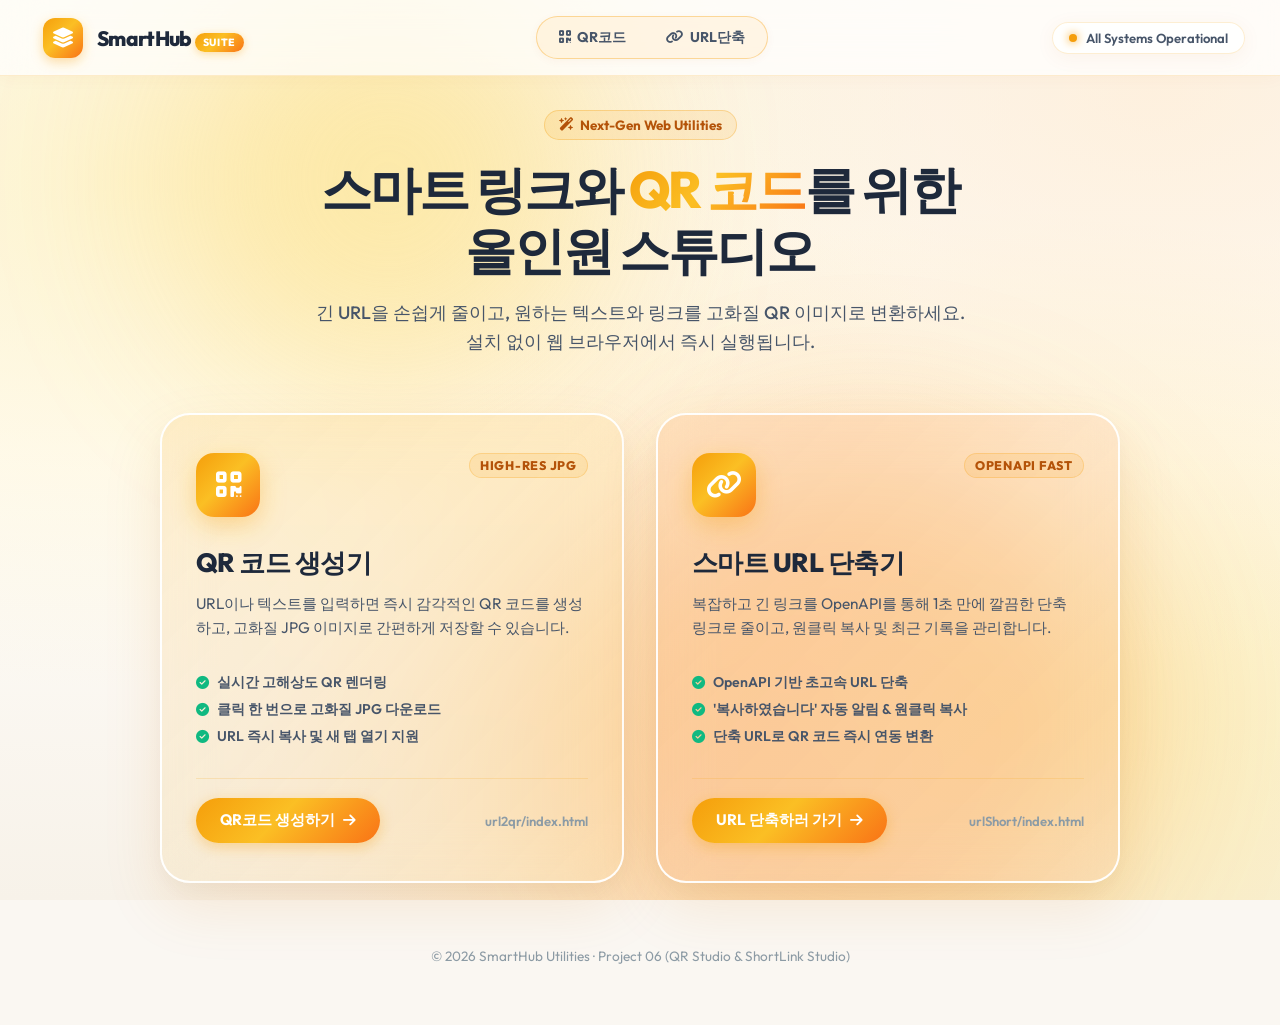
==== index.html @ 57ac1174 "first commit first commit" ====
<!DOCTYPE html>
<html lang="ko">
<head>
  <meta charset="UTF-8">
  <meta name="viewport" content="width=device-width, initial-scale=1.0">
  <meta name="description" content="QR 코드 생성 및 초고속 URL 단축을 한 곳에서 제공하는 올인원 스마트 웹 유틸리티 허브입니다.">
  <title>QR Studio & ShortLink - 스마트 웹 유틸리티 허브</title>
  
  <!-- Google Fonts -->
  <link rel="preconnect" href="https://fonts.googleapis.com">
  <link rel="preconnect" href="https://fonts.gstatic.com" crossorigin>
  <link href="https://fonts.googleapis.com/css2?family=Outfit:wght@300;400;500;600;700;800&family=Pretendard:wght@300;400;500;600;700;800&display=swap" rel="stylesheet">
  
  <!-- FontAwesome for Icons -->
  <link rel="stylesheet" href="https://cdnjs.cloudflare.com/ajax/libs/font-awesome/6.5.1/css/all.min.css">
  
  <style>
    :root {
      --bg-primary: #faf7f2;
      --bg-secondary: #f5efe6;
      --bg-glass-card: rgba(255, 255, 255, 0.88);
      --bg-glass-hover: rgba(255, 255, 255, 0.96);
      
      --accent-gold: #f59e0b;
      --accent-sun: #fbbf24;
      --accent-orange: #f97316;
      --accent-deep: #b45309;
      
      --accent-gradient: linear-gradient(135deg, #f59e0b 0%, #fbbf24 45%, #f97316 100%);
      --accent-gradient-hover: linear-gradient(135deg, #d97706 0%, #f59e0b 50%, #ea580c 100%);
      --card-qr-gradient: linear-gradient(135deg, rgba(245, 158, 11, 0.12) 0%, rgba(251, 191, 36, 0.05) 100%);
      --card-short-gradient: linear-gradient(135deg, rgba(249, 115, 22, 0.12) 0%, rgba(251, 113, 133, 0.05) 100%);
      
      --text-primary: #1e293b;
      --text-secondary: #475569;
      --text-muted: #8c9ba5;
      --text-gold: #b45309;
      
      --border-glass: rgba(245, 158, 11, 0.18);
      --border-glass-strong: rgba(245, 158, 11, 0.35);
      --border-card: rgba(255, 255, 255, 0.95);
      
      --shadow-subtle: 0 4px 20px rgba(180, 83, 9, 0.06);
      --shadow-elevated: 0 20px 45px rgba(180, 83, 9, 0.08), 0 4px 12px rgba(0, 0, 0, 0.03);
      --shadow-card: 0 24px 60px rgba(217, 119, 6, 0.12), 0 8px 24px rgba(0, 0, 0, 0.04);
      --shadow-hover: 0 30px 70px rgba(217, 119, 6, 0.2), 0 10px 28px rgba(0, 0, 0, 0.06);
      
      --font-main: 'Outfit', 'Pretendard', -apple-system, BlinkMacSystemFont, 'Segoe UI', Roboto, sans-serif;
      --transition-smooth: all 0.5s cubic-bezier(0.16, 1, 0.3, 1);
      --transition-quick: all 0.25s cubic-bezier(0.4, 0, 0.2, 1);
    }

    *, *::before, *::after {
      box-sizing: border-box;
      margin: 0;
      padding: 0;
    }

    html, body {
      width: 100%;
      min-height: 100vh;
      background-color: var(--bg-primary);
      color: var(--text-primary);
      font-family: var(--font-main);
      overflow-x: hidden;
      position: relative;
      -webkit-font-smoothing: antialiased;
    }

    /* Ambient Glow Background */
    .bg-mesh {
      position: fixed;
      inset: 0;
      pointer-events: none;
      overflow: hidden;
      z-index: 0;
      background: 
        radial-gradient(at 10% 20%, rgba(254, 243, 199, 0.8) 0px, transparent 50%),
        radial-gradient(at 90% 10%, rgba(255, 237, 213, 0.7) 0px, transparent 50%),
        radial-gradient(at 50% 90%, rgba(254, 215, 170, 0.5) 0px, transparent 55%),
        radial-gradient(at 80% 80%, rgba(253, 230, 138, 0.6) 0px, transparent 50%),
        linear-gradient(180deg, #faf7f2 0%, #fffdfa 50%, #f7f2e9 100%);
    }

    .glow-orb {
      position: absolute;
      border-radius: 50%;
      filter: blur(90px);
      opacity: 0.65;
      animation: floatOrb 18s ease-in-out infinite alternate;
    }

    .orb-1 {
      width: 520px;
      height: 520px;
      background: radial-gradient(circle, #fde68a 0%, rgba(251, 191, 36, 0.4) 50%, transparent 70%);
      top: -80px;
      left: 10%;
    }

    .orb-2 {
      width: 620px;
      height: 620px;
      background: radial-gradient(circle, #fed7aa 0%, rgba(249, 115, 22, 0.35) 50%, transparent 70%);
      bottom: -120px;
      right: 8%;
      animation-delay: -6s;
    }

    @keyframes floatOrb {
      0% { transform: translate(0, 0) scale(1) rotate(0deg); }
      50% { transform: translate(45px, -35px) scale(1.1) rotate(60deg); }
      100% { transform: translate(-35px, 45px) scale(0.92) rotate(-30deg); }
    }

    /* Header */
    .app-header {
      position: fixed;
      top: 0;
      left: 0;
      width: 100%;
      height: 76px;
      display: flex;
      align-items: center;
      justify-content: space-between;
      padding: 0 2.2rem;
      z-index: 50;
      background: rgba(255, 255, 255, 0.75);
      backdrop-filter: blur(20px);
      -webkit-backdrop-filter: blur(20px);
      border-bottom: 1px solid var(--border-glass);
      box-shadow: 0 2px 16px rgba(180, 83, 9, 0.04);
    }

    .brand-logo {
      display: flex;
      align-items: center;
      gap: 0.85rem;
      text-decoration: none;
      color: inherit;
      padding: 4px 8px;
      border-radius: 12px;
      transition: var(--transition-quick);
    }

    .brand-logo:hover {
      transform: translateY(-1px);
    }

    .logo-badge-icon {
      width: 40px;
      height: 40px;
      background: var(--accent-gradient);
      border-radius: 12px;
      display: flex;
      align-items: center;
      justify-content: center;
      font-size: 1.25rem;
      color: #ffffff;
      box-shadow: 0 4px 12px rgba(245, 158, 11, 0.35);
    }

    .brand-title {
      font-size: 1.3rem;
      font-weight: 800;
      letter-spacing: -0.03em;
      color: var(--text-primary);
    }

    .brand-badge {
      font-size: 0.65rem;
      font-weight: 800;
      letter-spacing: 0.06em;
      background: var(--accent-gradient);
      color: #ffffff;
      padding: 3px 8px;
      border-radius: 20px;
      box-shadow: 0 2px 8px rgba(245, 158, 11, 0.35);
    }

    /* Requirement 1: QR코드 & URL단축 네비게이션 버튼 */
    .nav-switcher {
      display: flex;
      align-items: center;
      background: rgba(245, 158, 11, 0.08);
      border: 1px solid var(--border-glass-strong);
      padding: 4px;
      border-radius: 40px;
      gap: 4px;
      box-shadow: 0 2px 8px rgba(180, 83, 9, 0.05);
    }

    .nav-tab {
      display: inline-flex;
      align-items: center;
      gap: 6px;
      padding: 7px 18px;
      border-radius: 30px;
      text-decoration: none;
      font-size: 0.88rem;
      font-weight: 700;
      color: var(--text-secondary);
      transition: all 0.25s cubic-bezier(0.16, 1, 0.3, 1);
      white-space: nowrap;
    }

    .nav-tab:hover {
      color: var(--accent-deep);
      background: rgba(255, 255, 255, 0.7);
      transform: translateY(-1px);
    }

    .nav-tab.active, .nav-tab.highlight {
      background: var(--accent-gradient);
      color: #ffffff;
      box-shadow: 0 3px 12px rgba(245, 158, 11, 0.35);
    }

    .status-pill {
      display: flex;
      align-items: center;
      gap: 0.55rem;
      padding: 7px 16px;
      background: rgba(255, 255, 255, 0.85);
      border: 1px solid var(--border-glass);
      border-radius: 100px;
      font-size: 0.82rem;
      font-weight: 600;
      color: var(--text-secondary);
      box-shadow: var(--shadow-subtle);
    }

    .pulse-dot {
      width: 8px;
      height: 8px;
      border-radius: 50%;
      background: #f59e0b;
      box-shadow: 0 0 10px #f59e0b;
      animation: pulseDot 2s infinite;
    }

    @keyframes pulseDot {
      0% { transform: scale(0.95); opacity: 0.8; }
      50% { transform: scale(1.35); opacity: 1; box-shadow: 0 0 14px #f59e0b; }
      100% { transform: scale(0.95); opacity: 0.8; }
    }

    /* Main Hub Container */
    .hub-container {
      position: relative;
      width: 100%;
      min-height: 100vh;
      display: flex;
      flex-direction: column;
      align-items: center;
      justify-content: center;
      padding: 110px 1.5rem 60px;
      z-index: 10;
    }

    .hub-hero {
      text-align: center;
      max-width: 760px;
      margin-bottom: 3.5rem;
    }

    .hub-badge {
      display: inline-flex;
      align-items: center;
      gap: 6px;
      padding: 6px 14px;
      background: rgba(245, 158, 11, 0.12);
      border: 1px solid rgba(245, 158, 11, 0.3);
      border-radius: 100px;
      font-size: 0.84rem;
      font-weight: 700;
      color: var(--accent-deep);
      margin-bottom: 1.2rem;
    }

    .hub-title {
      font-size: 3.2rem;
      font-weight: 800;
      line-height: 1.18;
      letter-spacing: -0.04em;
      color: var(--text-primary);
      margin-bottom: 1.1rem;
    }

    .text-gradient {
      background: var(--accent-gradient);
      -webkit-background-clip: text;
      -webkit-text-fill-color: transparent;
      display: inline-block;
    }

    .hub-subtitle {
      font-size: 1.12rem;
      font-weight: 500;
      color: var(--text-secondary);
      line-height: 1.65;
    }

    /* Grid of Service Cards */
    .cards-grid {
      display: grid;
      grid-template-columns: repeat(2, 1fr);
      gap: 2rem;
      width: 100%;
      max-width: 960px;
    }

    .service-card {
      position: relative;
      background: var(--bg-glass-card);
      border: 2px solid var(--border-card);
      border-radius: 30px;
      padding: 38px 34px;
      box-shadow: var(--shadow-card);
      backdrop-filter: blur(25px);
      -webkit-backdrop-filter: blur(25px);
      text-decoration: none;
      color: inherit;
      display: flex;
      flex-direction: column;
      justify-content: space-between;
      transition: var(--transition-smooth);
      overflow: hidden;
    }

    .card-qr-bg {
      background: var(--card-qr-gradient);
    }

    .card-short-bg {
      background: var(--card-short-gradient);
    }

    .service-card:hover {
      transform: translateY(-8px) scale(1.015);
      box-shadow: var(--shadow-hover);
      border-color: var(--accent-gold);
      background: var(--bg-glass-hover);
    }

    .card-top {
      display: flex;
      align-items: flex-start;
      justify-content: space-between;
      margin-bottom: 1.8rem;
    }

    .card-icon-box {
      width: 64px;
      height: 64px;
      border-radius: 18px;
      background: var(--accent-gradient);
      display: flex;
      align-items: center;
      justify-content: center;
      font-size: 1.8rem;
      color: #ffffff;
      box-shadow: 0 8px 24px rgba(245, 158, 11, 0.35);
      transition: transform 0.3s ease;
    }

    .service-card:hover .card-icon-box {
      transform: scale(1.08) rotate(4deg);
    }

    .card-tag {
      font-size: 0.78rem;
      font-weight: 800;
      text-transform: uppercase;
      letter-spacing: 0.06em;
      background: rgba(245, 158, 11, 0.12);
      color: var(--accent-deep);
      padding: 4px 10px;
      border-radius: 20px;
      border: 1px solid rgba(245, 158, 11, 0.25);
    }

    .card-title {
      font-size: 1.65rem;
      font-weight: 800;
      color: var(--text-primary);
      margin-bottom: 0.7rem;
      letter-spacing: -0.02em;
    }

    .card-desc {
      font-size: 0.96rem;
      color: var(--text-secondary);
      line-height: 1.6;
      margin-bottom: 2rem;
      flex-grow: 1;
    }

    .card-features-list {
      list-style: none;
      display: flex;
      flex-direction: column;
      gap: 8px;
      margin-bottom: 2rem;
    }

    .card-features-list li {
      display: flex;
      align-items: center;
      gap: 8px;
      font-size: 0.88rem;
      font-weight: 600;
      color: var(--text-secondary);
    }

    .card-features-list li i {
      color: #10b981;
      font-size: 0.82rem;
    }

    .card-action-bar {
      display: flex;
      align-items: center;
      justify-content: space-between;
      padding-top: 1.2rem;
      border-top: 1px solid var(--border-glass);
    }

    .card-btn {
      display: inline-flex;
      align-items: center;
      gap: 8px;
      background: var(--accent-gradient);
      color: #ffffff;
      padding: 12px 24px;
      border-radius: 100px;
      font-size: 0.95rem;
      font-weight: 700;
      box-shadow: 0 4px 14px rgba(245, 158, 11, 0.35);
      transition: var(--transition-quick);
    }

    .service-card:hover .card-btn {
      background: var(--accent-gradient-hover);
      box-shadow: 0 6px 20px rgba(245, 158, 11, 0.5);
    }

    .card-btn-arrow {
      font-size: 0.9rem;
      transition: transform 0.25s ease;
    }

    .service-card:hover .card-btn-arrow {
      transform: translateX(4px);
    }

    .card-link-subtext {
      font-size: 0.82rem;
      font-weight: 600;
      color: var(--text-muted);
    }

    /* Footer */
    .hub-footer {
      margin-top: 4rem;
      text-align: center;
      font-size: 0.85rem;
      color: var(--text-muted);
    }

    @media (max-width: 768px) {
      .cards-grid {
        grid-template-columns: 1fr;
        max-width: 480px;
      }

      .hub-title {
        font-size: 2.3rem;
      }

      .app-header {
        padding: 0 1rem;
      }

      .status-pill {
        display: none;
      }
    }
  </style>
</head>
<body>
  <!-- Ambient Glow Background -->
  <div class="bg-mesh">
    <div class="glow-orb orb-1"></div>
    <div class="glow-orb orb-2"></div>
  </div>

  <!-- Header Section with Logo and Quick Navigation -->
  <header class="app-header">
    <div class="header-left">
      <a href="index.html" class="brand-logo" title="스마트 웹 유틸리티 허브">
        <div class="logo-badge-icon">
          <i class="fa-solid fa-layer-group"></i>
        </div>
        <div class="brand-info">
          <span class="brand-title">SmartHub</span>
          <span class="brand-badge">SUITE</span>
        </div>
      </a>
    </div>

    <!-- Requirement 1: 'QR코드' 버튼과 'URL단축' 버튼 -->
    <nav class="nav-switcher" aria-label="기능 바로가기 네비게이션">
      <a href="url2qr/index.html" class="nav-tab" id="navQrBtn" title="QR 코드 생성기로 이동">
        <i class="fa-solid fa-qrcode"></i>
        <span>QR코드</span>
      </a>
      <a href="urlShort/index.html" class="nav-tab" id="navShortBtn" title="URL 단축기로 이동">
        <i class="fa-solid fa-link"></i>
        <span>URL단축</span>
      </a>
    </nav>

    <div class="header-right">
      <div class="status-pill">
        <span class="pulse-dot"></span>
        <span>All Systems Operational</span>
      </div>
    </div>
  </header>

  <!-- Main Suite Landing View -->
  <main class="hub-container">
    <div class="hub-hero">
      <div class="hub-badge">
        <i class="fa-solid fa-wand-magic-sparkles"></i>
        <span>Next-Gen Web Utilities</span>
      </div>
      <h1 class="hub-title">
        스마트 링크와 <span class="text-gradient">QR 코드</span>를 위한<br>올인원 스튜디오
      </h1>
      <p class="hub-subtitle">
        긴 URL을 손쉽게 줄이고, 원하는 텍스트와 링크를 고화질 QR 이미지로 변환하세요.<br>
        설치 없이 웹 브라우저에서 즉시 실행됩니다.
      </p>
    </div>

    <!-- 2 Main Application Cards -->
    <div class="cards-grid">
      
      <!-- Card 1: QR 코드 생성기 (url2qr) -->
      <a href="url2qr/index.html" class="service-card card-qr-bg" title="QR 코드 생성기 열기">
        <div>
          <div class="card-top">
            <div class="card-icon-box">
              <i class="fa-solid fa-qrcode"></i>
            </div>
            <span class="card-tag">High-Res JPG</span>
          </div>
          <h2 class="card-title">QR 코드 생성기</h2>
          <p class="card-desc">
            URL이나 텍스트를 입력하면 즉시 감각적인 QR 코드를 생성하고, 고화질 JPG 이미지로 간편하게 저장할 수 있습니다.
          </p>
          <ul class="card-features-list">
            <li><i class="fa-solid fa-circle-check"></i> 실시간 고해상도 QR 렌더링</li>
            <li><i class="fa-solid fa-circle-check"></i> 클릭 한 번으로 고화질 JPG 다운로드</li>
            <li><i class="fa-solid fa-circle-check"></i> URL 즉시 복사 및 새 탭 열기 지원</li>
          </ul>
        </div>
        <div class="card-action-bar">
          <span class="card-btn">
            <span>QR코드 생성하기</span>
            <i class="fa-solid fa-arrow-right card-btn-arrow"></i>
          </span>
          <span class="card-link-subtext">url2qr/index.html</span>
        </div>
      </a>

      <!-- Card 2: URL 단축기 (urlShort) -->
      <a href="urlShort/index.html" class="service-card card-short-bg" title="URL 단축기 열기">
        <div>
          <div class="card-top">
            <div class="card-icon-box">
              <i class="fa-solid fa-link"></i>
            </div>
            <span class="card-tag">OpenAPI Fast</span>
          </div>
          <h2 class="card-title">스마트 URL 단축기</h2>
          <p class="card-desc">
            복잡하고 긴 링크를 OpenAPI를 통해 1초 만에 깔끔한 단축 링크로 줄이고, 원클릭 복사 및 최근 기록을 관리합니다.
          </p>
          <ul class="card-features-list">
            <li><i class="fa-solid fa-circle-check"></i> OpenAPI 기반 초고속 URL 단축</li>
            <li><i class="fa-solid fa-circle-check"></i> '복사하였습니다' 자동 알림 & 원클릭 복사</li>
            <li><i class="fa-solid fa-circle-check"></i> 단축 URL로 QR 코드 즉시 연동 변환</li>
          </ul>
        </div>
        <div class="card-action-bar">
          <span class="card-btn">
            <span>URL 단축하러 가기</span>
            <i class="fa-solid fa-arrow-right card-btn-arrow"></i>
          </span>
          <span class="card-link-subtext">urlShort/index.html</span>
        </div>
      </a>

    </div>

    <footer class="hub-footer">
      <p>© 2026 SmartHub Utilities · Project 06 (QR Studio & ShortLink Studio)</p>
    </footer>
  </main>
</body>
</html>
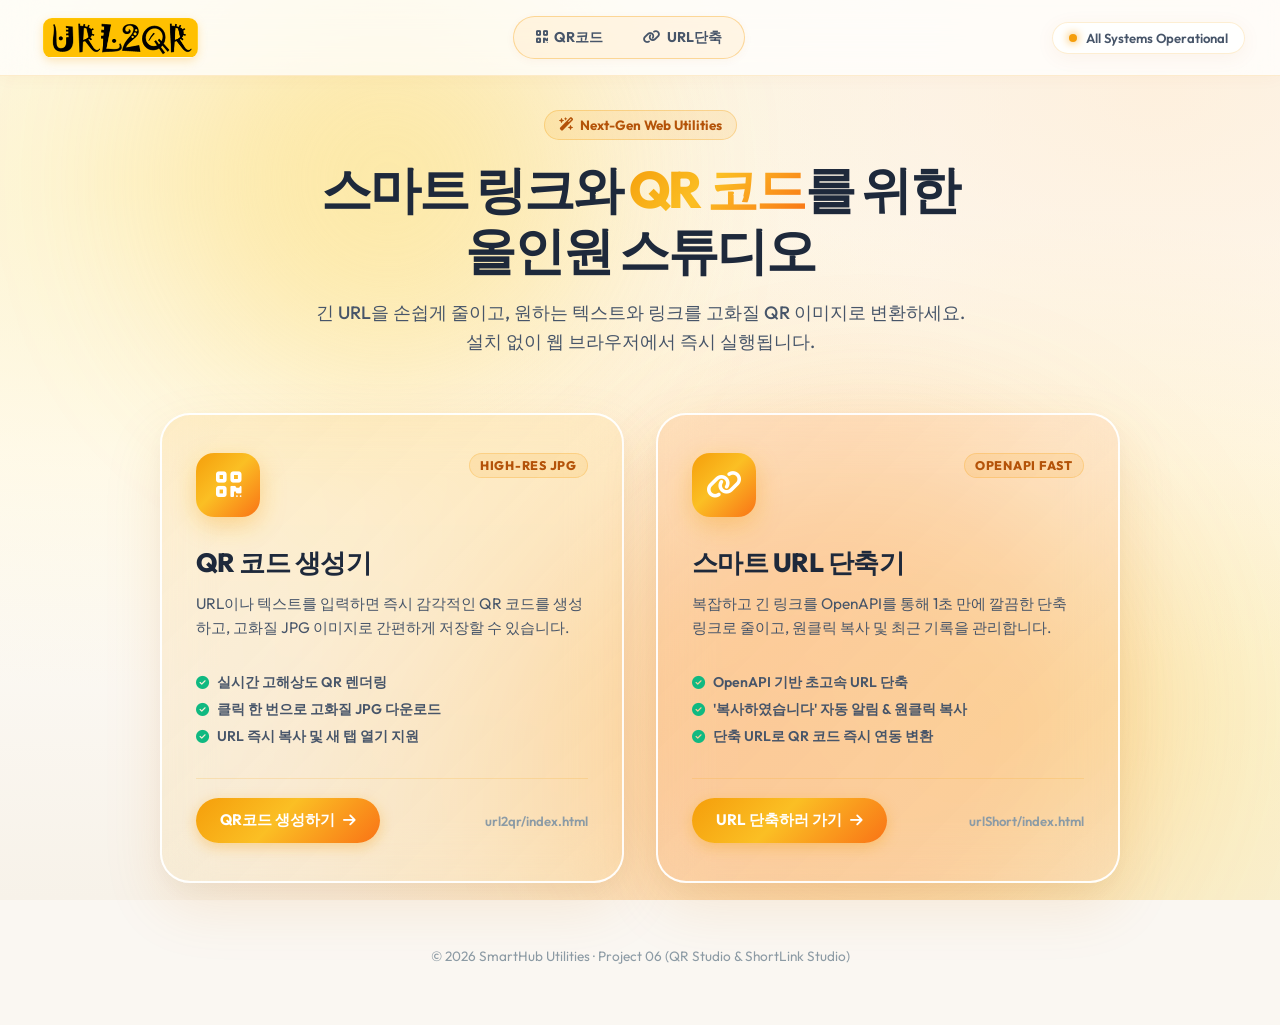
==== commit 95c3225a: "Add files via upload" ====
--- a/index.html
+++ b/index.html
@@ -147,7 +147,21 @@
       transform: translateY(-1px);
     }
 
-    .logo-badge-icon {
+    .logo-image {
+      height: 40px;
+      width: auto;
+      max-width: 160px;
+      object-fit: contain;
+      border-radius: 9px;
+      box-shadow: 0 3px 10px rgba(245, 158, 11, 0.25);
+      transition: transform 0.25s ease;
+    }
+
+    .brand-logo:hover .logo-image {
+      transform: scale(1.04);
+    }
+
+    .logo-fallback {
       width: 40px;
       height: 40px;
       background: var(--accent-gradient);
@@ -156,26 +170,8 @@
       align-items: center;
       justify-content: center;
       font-size: 1.25rem;
-      color: #ffffff;
+      color: #fff;
       box-shadow: 0 4px 12px rgba(245, 158, 11, 0.35);
-    }
-
-    .brand-title {
-      font-size: 1.3rem;
-      font-weight: 800;
-      letter-spacing: -0.03em;
-      color: var(--text-primary);
-    }
-
-    .brand-badge {
-      font-size: 0.65rem;
-      font-weight: 800;
-      letter-spacing: 0.06em;
-      background: var(--accent-gradient);
-      color: #ffffff;
-      padding: 3px 8px;
-      border-radius: 20px;
-      box-shadow: 0 2px 8px rgba(245, 158, 11, 0.35);
     }
 
     /* Requirement 1: QR코드 & URL단축 네비게이션 버튼 */
@@ -498,13 +494,10 @@
   <!-- Header Section with Logo and Quick Navigation -->
   <header class="app-header">
     <div class="header-left">
-      <a href="index.html" class="brand-logo" title="스마트 웹 유틸리티 허브">
-        <div class="logo-badge-icon">
-          <i class="fa-solid fa-layer-group"></i>
-        </div>
-        <div class="brand-info">
-          <span class="brand-title">SmartHub</span>
-          <span class="brand-badge">SUITE</span>
+      <a href="index.html" class="brand-logo" title="홈으로">
+        <img src="img/logo.png" alt="URL2QR Logo" class="logo-image" onerror="this.style.display='none'; document.getElementById('logoFallback').style.display='flex';">
+        <div id="logoFallback" class="logo-fallback" style="display:none;">
+          <i class="fa-solid fa-qrcode"></i>
         </div>
       </a>
     </div>
